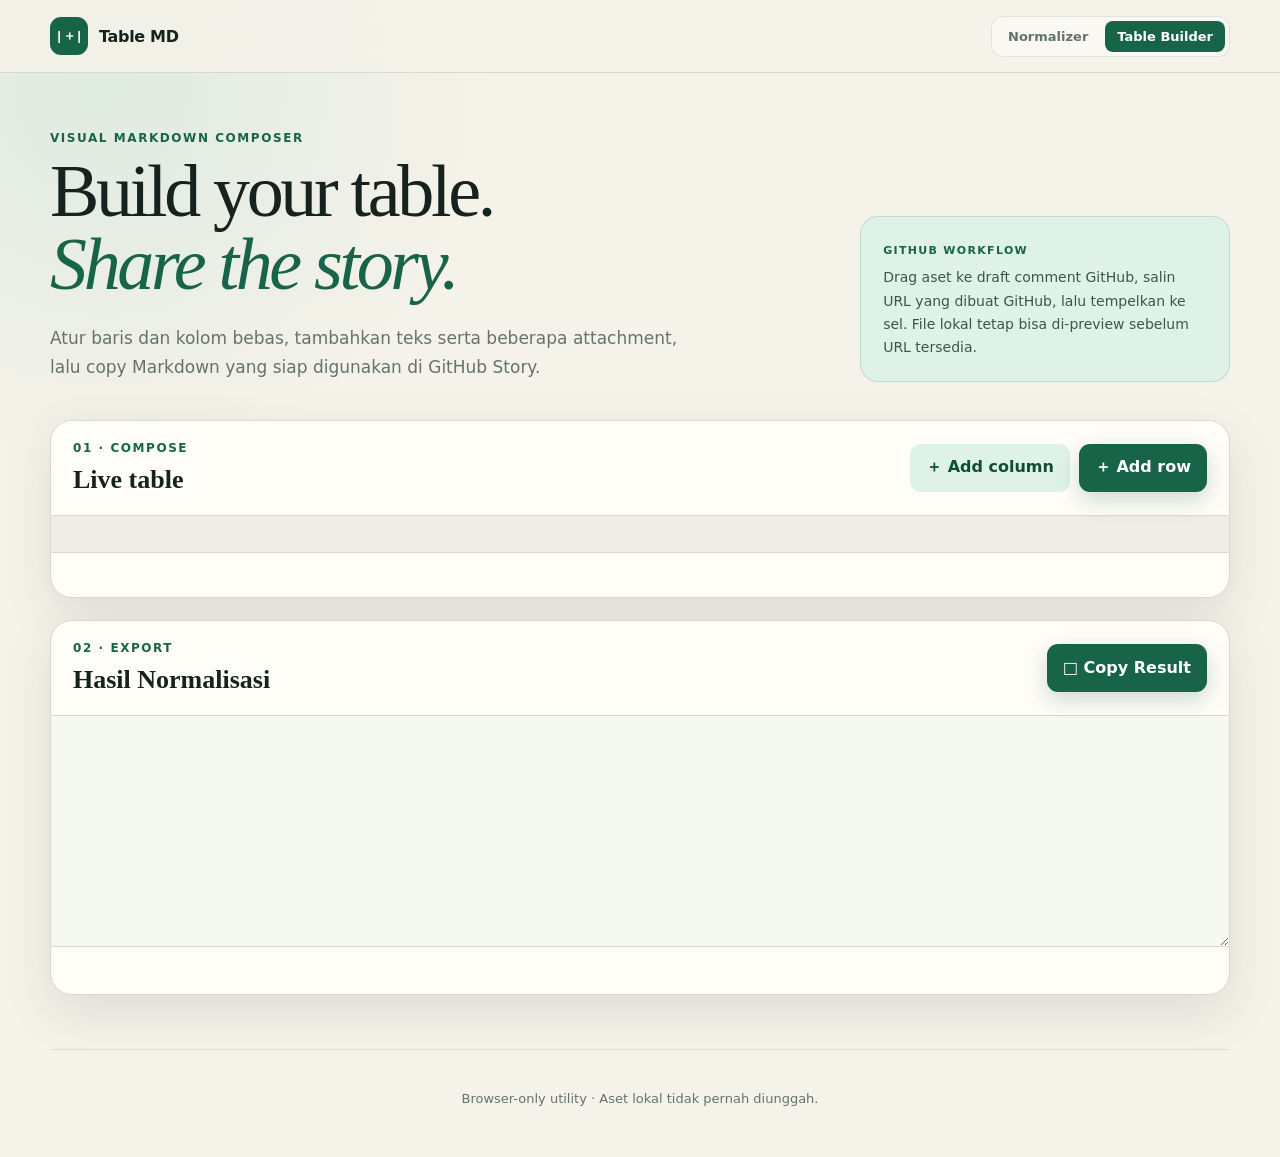
==== builder.html @ 16e7195b "feat: add live table builder page" ====
<!DOCTYPE html>
<html lang="id">
<head>
  <meta charset="UTF-8">
  <meta name="viewport" content="width=device-width, initial-scale=1.0">
  <meta name="description" content="Susun tabel Markdown dengan teks dan attachment GitHub secara visual.">
  <title>Live Table Builder — Table MD</title>
  <link rel="stylesheet" href="styles.css">
  <link rel="stylesheet" href="builder.css">
</head>
<body>
  <header class="site-header">
    <div class="shell header-inner">
      <a class="brand" href="builder.html" aria-label="Table MD Builder">
        <span class="brand-mark" aria-hidden="true">|＋|</span>
        <span>Table MD</span>
      </a>
      <nav class="page-nav" aria-label="Navigasi utama">
        <a href="index.html">Normalizer</a>
        <a href="builder.html" aria-current="page">Table Builder</a>
      </nav>
    </div>
  </header>

  <main class="shell builder-main">
    <section class="builder-intro" aria-labelledby="builderTitle">
      <div>
        <p class="eyebrow">Visual markdown composer</p>
        <h1 id="builderTitle">Build your table.<br><span>Share the story.</span></h1>
        <p class="intro-copy">Atur baris dan kolom bebas, tambahkan teks serta beberapa attachment, lalu copy Markdown yang siap digunakan di GitHub Story.</p>
      </div>
      <aside class="github-guide">
        <span class="guide-number">GitHub workflow</span>
        <p>Drag aset ke draft comment GitHub, salin URL yang dibuat GitHub, lalu tempelkan ke sel. File lokal tetap bisa di-preview sebelum URL tersedia.</p>
      </aside>
    </section>

    <section class="builder-card" aria-labelledby="editorTitle">
      <div class="builder-toolbar">
        <div>
          <p class="step">01 · Compose</p>
          <h2 id="editorTitle">Live table</h2>
        </div>
        <div class="toolbar-actions">
          <button id="addColumnBtn" class="button button-secondary" type="button">＋ Add column</button>
          <button id="addRowBtn" class="button button-primary" type="button">＋ Add row</button>
        </div>
      </div>
      <div class="table-stage" tabindex="0" aria-label="Editor tabel, dapat digulir horizontal">
        <div id="tableEditor"></div>
      </div>
      <p id="validationSummary" class="validation-summary" role="status" aria-live="polite"></p>
    </section>

    <section class="result-card" aria-labelledby="resultTitle">
      <div class="result-heading">
        <div>
          <p class="step">02 · Export</p>
          <h2 id="resultTitle">Hasil Normalisasi</h2>
        </div>
        <button id="copyBuilderBtn" class="button button-primary" type="button">□ Copy Result</button>
      </div>
      <textarea id="builderOutput" aria-label="Markdown hasil live table" spellcheck="false" readonly></textarea>
      <div class="builder-messages">
        <p id="builderStatus" class="status" role="status" aria-live="polite"></p>
        <p id="builderError" class="error" role="alert" hidden></p>
      </div>
    </section>
  </main>

  <footer class="shell site-footer">
    <p>Browser-only utility · Aset lokal tidak pernah diunggah.</p>
  </footer>
  <script src="builder.js"></script>
</body>
</html>
---- styles.css ----
:root {
  --ink: #15221d;
  --muted: #65736d;
  --paper: #f5f2e9;
  --card: #fffdf7;
  --line: #d9d7ce;
  --green: #176448;
  --green-dark: #0f4d37;
  --mint: #dff2e8;
  --red: #a93636;
  --shadow: 0 18px 50px rgba(28, 42, 36, 0.1);
}

* { box-sizing: border-box; }

html { scroll-behavior: smooth; }

body {
  margin: 0;
  min-height: 100vh;
  color: var(--ink);
  background:
    radial-gradient(circle at 8% 8%, rgba(214, 232, 221, 0.7), transparent 24rem),
    var(--paper);
  font-family: Inter, ui-sans-serif, system-ui, -apple-system, BlinkMacSystemFont, "Segoe UI", sans-serif;
}

button, input, textarea { font: inherit; }
button, label[for="fileInput"] { -webkit-tap-highlight-color: transparent; }

.shell { width: min(1180px, calc(100% - 40px)); margin-inline: auto; }

.site-header {
  border-bottom: 1px solid rgba(21, 34, 29, 0.12);
  background: rgba(245, 242, 233, 0.82);
  backdrop-filter: blur(14px);
}

.header-inner { min-height: 72px; display: flex; align-items: center; justify-content: space-between; gap: 24px; }
.brand { display: inline-flex; align-items: center; gap: 11px; color: var(--ink); font-weight: 800; text-decoration: none; letter-spacing: -0.02em; }
.brand-mark { display: grid; place-items: center; width: 38px; height: 38px; border-radius: 11px; color: #fff; background: var(--green); font-family: ui-monospace, monospace; font-size: 13px; }
.privacy-note { margin: 0; color: var(--muted); font-size: 13px; }
.privacy-note span { color: #42a579; font-size: 9px; margin-right: 6px; }
.page-nav { display: flex; align-items: center; gap: 5px; padding: 4px; border: 1px solid rgba(21, 34, 29, 0.1); border-radius: 12px; background: rgba(255,255,255,.45); }
.page-nav a { padding: 8px 12px; border-radius: 8px; color: var(--muted); font-size: 13px; font-weight: 750; text-decoration: none; }
.page-nav a:hover { color: var(--green); }
.page-nav a[aria-current="page"] { color: white; background: var(--green); }
.page-nav a:focus-visible { outline: 3px solid rgba(23, 100, 72, 0.25); outline-offset: 2px; }

.intro { padding: 64px 0 38px; max-width: 760px; }
.eyebrow, .step { margin: 0 0 10px; color: var(--green); font-size: 12px; font-weight: 800; letter-spacing: 0.13em; text-transform: uppercase; }
h1 { margin: 0; max-width: 750px; font-family: Georgia, "Times New Roman", serif; font-size: clamp(46px, 7vw, 82px); font-weight: 500; line-height: 0.98; letter-spacing: -0.045em; }
h1 span { color: var(--green); font-style: italic; }
.intro-copy { max-width: 640px; margin: 24px 0 0; color: var(--muted); font-size: 17px; line-height: 1.7; }

.workspace { display: grid; grid-template-columns: 1fr 1fr; gap: 18px; }
.panel { min-width: 0; overflow: hidden; border: 1px solid var(--line); border-radius: 20px; background: var(--card); box-shadow: var(--shadow); }
.panel-heading { min-height: 88px; padding: 18px 20px; display: flex; align-items: center; justify-content: space-between; gap: 18px; border-bottom: 1px solid var(--line); }
.panel-heading .step { margin-bottom: 4px; }
.panel h2 { margin: 0; font-family: Georgia, "Times New Roman", serif; font-size: 22px; font-weight: 600; }
textarea { display: block; width: 100%; min-height: 360px; resize: vertical; padding: 22px; border: 0; outline: 0; color: #24342d; background: transparent; font-family: "SFMono-Regular", Consolas, "Liberation Mono", monospace; font-size: 14px; line-height: 1.75; }
textarea::placeholder { color: #9ca69f; }
textarea:focus { box-shadow: inset 0 0 0 2px var(--green); }
.output-panel textarea { background: rgba(230, 238, 232, 0.35); }

.button, .file-button { border: 0; border-radius: 11px; padding: 11px 16px; font-weight: 750; cursor: pointer; transition: transform 160ms ease, background 160ms ease, opacity 160ms ease; }
.button:hover:not(:disabled), .file-button:hover { transform: translateY(-1px); }
.button:focus-visible, .file-button:focus-visible, input:focus-visible, textarea:focus-visible, .modal-close:focus-visible { outline: 3px solid rgba(23, 100, 72, 0.25); outline-offset: 3px; }
.button:disabled { cursor: not-allowed; opacity: 0.45; }
.button-primary { min-height: 48px; color: white; background: var(--green); box-shadow: 0 8px 22px rgba(23, 100, 72, 0.22); }
.button-primary:hover:not(:disabled) { background: var(--green-dark); }
.button-secondary, .button-quiet, .file-button { color: var(--green-dark); background: var(--mint); }
.button-quiet { padding: 10px 13px; }
.file-button { display: inline-flex; align-items: center; gap: 7px; font-size: 13px; white-space: nowrap; }

.action-row { min-height: 92px; display: flex; align-items: center; justify-content: space-between; gap: 24px; }
.action-row .button-primary { min-width: 205px; }
.messages { min-width: 0; }
.status, .error { margin: 4px 0; font-size: 14px; }
.status { color: var(--green); }
.error, .field-error { color: var(--red); }

.site-footer { padding: 28px 0 38px; border-top: 1px solid rgba(21, 34, 29, 0.1); color: var(--muted); font-size: 13px; text-align: center; }
.visually-hidden { position: absolute; width: 1px; height: 1px; padding: 0; margin: -1px; overflow: hidden; clip: rect(0, 0, 0, 0); white-space: nowrap; border: 0; }

.modal { position: fixed; inset: 0; z-index: 100; display: grid; place-items: center; padding: 20px; }
.modal[hidden] { display: none; }
.modal-backdrop { position: absolute; inset: 0; background: rgba(14, 25, 20, 0.62); backdrop-filter: blur(4px); }
.modal-card { position: relative; width: min(100%, 440px); padding: 30px; border-radius: 22px; background: var(--card); box-shadow: 0 30px 90px rgba(0, 0, 0, 0.28); animation: modal-in 180ms ease-out; }
.modal-card h2 { margin: 0; font-family: Georgia, "Times New Roman", serif; font-size: 32px; }
.modal-card > p:not(.step) { margin: 10px 0 24px; color: var(--muted); line-height: 1.55; }
.modal-close { position: absolute; top: 18px; right: 18px; width: 36px; height: 36px; border: 0; border-radius: 50%; color: var(--muted); background: #eeece5; font-size: 25px; line-height: 1; cursor: pointer; }
#columnForm label { display: block; margin-bottom: 8px; font-size: 13px; font-weight: 800; }
#columnCount { width: 100%; height: 54px; padding: 0 16px; border: 1px solid var(--line); border-radius: 11px; color: var(--ink); background: #fff; font-size: 18px; font-weight: 750; }
.field-error { min-height: 20px; margin: 7px 0 0; font-size: 13px; }
.modal-actions { display: flex; justify-content: flex-end; gap: 10px; margin-top: 22px; }
.loader { width: 15px; height: 15px; display: inline-block; margin-right: 7px; vertical-align: -2px; border: 2px solid rgba(255,255,255,.45); border-top-color: #fff; border-radius: 50%; animation: spin .7s linear infinite; }
.loader[hidden] { display: none; }

@keyframes modal-in { from { opacity: 0; transform: translateY(10px) scale(.98); } }
@keyframes spin { to { transform: rotate(360deg); } }

@media (max-width: 760px) {
  .shell { width: min(100% - 24px, 640px); }
  .header-inner { min-height: 64px; }
  .privacy-note { display: none; }
  .page-nav a { padding: 7px 9px; font-size: 12px; }
  .intro { padding: 44px 0 28px; }
  h1 { font-size: clamp(42px, 15vw, 62px); }
  .workspace { grid-template-columns: 1fr; }
  textarea { min-height: 300px; }
  .action-row { padding: 20px 0; flex-direction: column-reverse; align-items: stretch; }
  .action-row .button-primary { width: 100%; }
  .panel-heading { align-items: flex-end; }
  .modal-actions { flex-direction: column-reverse; }
  .modal-actions .button { width: 100%; }
}

@media (prefers-reduced-motion: reduce) {
  *, *::before, *::after { scroll-behavior: auto !important; animation-duration: .01ms !important; transition-duration: .01ms !important; }
}
---- builder.css ----
.builder-main { padding-bottom: 54px; }
.builder-intro { display: grid; grid-template-columns: minmax(0, 1.35fr) minmax(280px, .65fr); gap: 42px; align-items: end; padding: 58px 0 38px; }
.builder-intro h1 { font-size: clamp(44px, 6vw, 74px); }
.github-guide { padding: 22px; border: 1px solid rgba(23,100,72,.16); border-radius: 18px; background: var(--mint); }
.guide-number { display: inline-block; margin-bottom: 9px; color: var(--green); font-size: 11px; font-weight: 850; letter-spacing: .12em; text-transform: uppercase; }
.github-guide p { margin: 0; color: #3d554b; font-size: 14px; line-height: 1.65; }

.builder-card, .result-card { overflow: hidden; border: 1px solid var(--line); border-radius: 22px; background: var(--card); box-shadow: var(--shadow); }
.builder-toolbar, .result-heading { display: flex; align-items: center; justify-content: space-between; gap: 20px; padding: 20px 22px; border-bottom: 1px solid var(--line); }
.builder-toolbar { position: sticky; top: 0; z-index: 4; background: rgba(255,253,247,.94); backdrop-filter: blur(12px); }
.builder-toolbar h2, .result-heading h2 { margin: 0; font-family: Georgia, "Times New Roman", serif; font-size: 26px; }
.toolbar-actions { display: flex; gap: 9px; }
.table-stage { overflow: auto; padding: 18px; background: #efede5; }
#tableEditor { min-width: max-content; }

.live-grid { display: grid; gap: 9px; align-items: stretch; }
.column-card, .cell-card, .row-actions { min-width: 260px; border: 1px solid #d6d6ce; border-radius: 14px; background: #fffdf8; }
.corner-card, .row-actions { min-width: 52px; width: 52px; }
.column-card { padding: 12px; background: #e9f2ec; }
.column-controls, .row-controls { display: flex; align-items: center; justify-content: flex-end; gap: 4px; margin-bottom: 8px; }
.column-name { width: 100%; padding: 10px 11px; border: 1px solid #cdd7d1; border-radius: 9px; color: var(--ink); background: rgba(255,255,255,.8); font-weight: 800; }
.icon-button { display: grid; place-items: center; width: 29px; height: 29px; padding: 0; border: 0; border-radius: 7px; color: var(--muted); background: rgba(255,255,255,.66); cursor: pointer; }
.icon-button:hover { color: var(--green); background: white; }
.icon-button.danger:hover { color: var(--red); }
.icon-button:disabled { opacity: .3; cursor: not-allowed; }

.row-actions { display: flex; align-items: center; justify-content: center; padding: 6px; }
.row-controls { flex-direction: column; margin: 0; }
.cell-card { padding: 12px; }
.cell-text { min-height: 92px; padding: 11px; border: 1px solid var(--line); border-radius: 9px; background: #fff; font-size: 13px; }
.cell-drop { margin-top: 9px; padding: 13px; border: 1.5px dashed #a9bbb1; border-radius: 10px; color: var(--muted); background: #f7faf8; text-align: center; font-size: 12px; cursor: pointer; }
.cell-drop.is-dragging { border-color: var(--green); color: var(--green); background: var(--mint); }
.cell-drop strong { color: var(--green); }
.github-input-row { display: grid; grid-template-columns: minmax(0, 1fr) auto auto; gap: 6px; margin-top: 9px; }
.github-input, .resolve-input { min-width: 0; padding: 9px 10px; border: 1px solid var(--line); border-radius: 8px; font-size: 12px; }
.asset-kind { padding: 0 7px; border: 1px solid var(--line); border-radius: 8px; color: var(--muted); background: white; font-size: 11px; }
.mini-button { padding: 8px 10px; border: 0; border-radius: 8px; color: white; background: var(--green); font-size: 11px; font-weight: 800; cursor: pointer; }
.cell-error { min-height: 17px; margin: 6px 0 0; color: var(--red); font-size: 11px; }

.asset-list { display: grid; gap: 8px; margin-top: 10px; }
.asset-card { display: grid; grid-template-columns: 64px minmax(0, 1fr) auto; gap: 9px; align-items: start; padding: 8px; border: 1px solid var(--line); border-radius: 10px; background: #faf9f4; }
.asset-preview { width: 64px; height: 54px; overflow: hidden; border-radius: 7px; background: #e8ebe8; }
.asset-preview img, .asset-preview video { width: 100%; height: 100%; object-fit: cover; }
.asset-meta { min-width: 0; }
.asset-name { overflow: hidden; margin: 0 0 4px; color: var(--ink); font-size: 11px; font-weight: 800; text-overflow: ellipsis; white-space: nowrap; }
.asset-badge { display: inline-block; padding: 3px 6px; border-radius: 20px; color: var(--green); background: var(--mint); font-size: 9px; font-weight: 850; text-transform: uppercase; }
.asset-badge.unresolved { color: #8b5c16; background: #f8e9c9; }
.resolve-row { display: flex; gap: 5px; margin-top: 7px; }
.resolve-input { width: 100%; padding: 7px 8px; }
.asset-remove { width: 26px; height: 26px; }

.validation-summary { min-height: 45px; margin: 0; padding: 13px 22px; border-top: 1px solid var(--line); color: var(--green); font-size: 13px; }
.validation-summary.has-warning { color: #825717; background: #fff6e4; }
.result-card { margin-top: 22px; }
.result-heading .button { min-width: 150px; }
#builderOutput { min-height: 230px; background: rgba(230,238,232,.35); }
.builder-messages { min-height: 48px; padding: 9px 22px; border-top: 1px solid var(--line); }

@media (max-width: 760px) {
  .builder-intro { grid-template-columns: 1fr; gap: 22px; padding-top: 42px; }
  .builder-toolbar, .result-heading { align-items: flex-start; flex-direction: column; }
  .toolbar-actions { width: 100%; }
  .toolbar-actions .button, .result-heading .button { flex: 1; width: 100%; }
  .table-stage { padding: 11px; }
  .column-card, .cell-card { min-width: 230px; }
  .github-input-row { grid-template-columns: 1fr auto; }
  .asset-kind { grid-row: 2; grid-column: 1 / -1; min-height: 34px; }
}
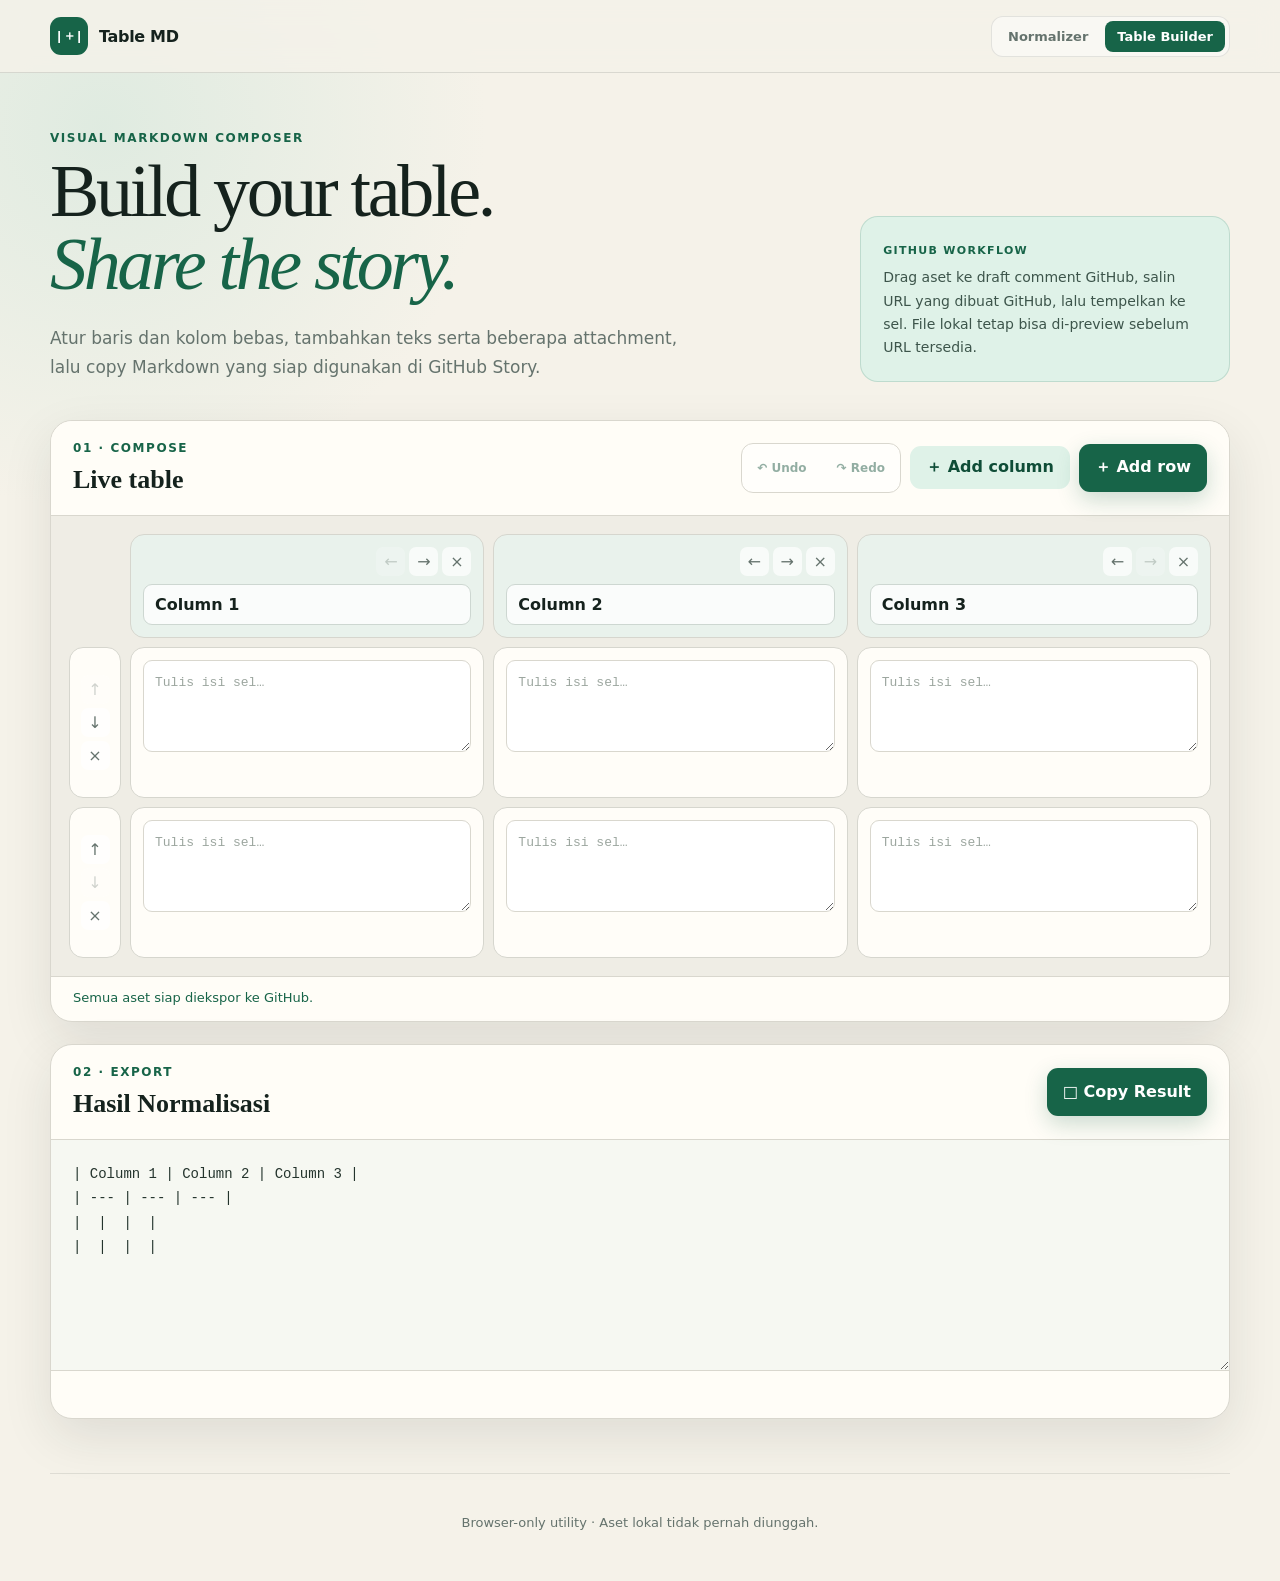
==== commit 05870d64: "feat: add undo redo to table builder" ====
--- a/builder.html
+++ b/builder.html
@@ -41,9 +41,15 @@
           <p class="step">01 · Compose</p>
           <h2 id="editorTitle">Live table</h2>
         </div>
-        <div class="toolbar-actions">
-          <button id="addColumnBtn" class="button button-secondary" type="button">＋ Add column</button>
-          <button id="addRowBtn" class="button button-primary" type="button">＋ Add row</button>
+        <div class="builder-toolbar-actions">
+          <div class="history-actions" aria-label="Riwayat perubahan tabel">
+            <button id="builderUndoBtn" class="button history-button" type="button" aria-label="Undo perubahan tabel" title="Undo (Ctrl/Cmd+Z)" disabled>↶ Undo</button>
+            <button id="builderRedoBtn" class="button history-button" type="button" aria-label="Redo perubahan tabel" title="Redo (Ctrl/Cmd+Shift+Z)" disabled>↷ Redo</button>
+          </div>
+          <div class="toolbar-actions">
+            <button id="addColumnBtn" class="button button-secondary" type="button">＋ Add column</button>
+            <button id="addRowBtn" class="button button-primary" type="button">＋ Add row</button>
+          </div>
         </div>
       </div>
       <div class="table-stage" tabindex="0" aria-label="Editor tabel, dapat digulir horizontal">
@@ -71,6 +77,7 @@
   <footer class="shell site-footer">
     <p>Browser-only utility · Aset lokal tidak pernah diunggah.</p>
   </footer>
+  <script src="history.js"></script>
   <script src="builder.js"></script>
 </body>
 </html>
--- a/styles.css
+++ b/styles.css
@@ -75,6 +75,10 @@
 
 .action-row { min-height: 92px; display: flex; align-items: center; justify-content: space-between; gap: 24px; }
 .action-row .button-primary { min-width: 205px; }
+.action-buttons, .history-actions { display: flex; align-items: center; gap: 8px; }
+.history-actions { padding: 4px; border: 1px solid var(--line); border-radius: 12px; background: rgba(255,255,255,.55); }
+.history-button { min-height: 40px; padding: 8px 11px; color: var(--green-dark); background: transparent; font-size: 12px; }
+.history-button:hover:not(:disabled) { background: var(--mint); }
 .messages { min-width: 0; }
 .status, .error { margin: 4px 0; font-size: 14px; }
 .status { color: var(--green); }
@@ -111,6 +115,9 @@
   textarea { min-height: 300px; }
   .action-row { padding: 20px 0; flex-direction: column-reverse; align-items: stretch; }
   .action-row .button-primary { width: 100%; }
+  .action-buttons { flex-direction: column-reverse; align-items: stretch; }
+  .history-actions { width: 100%; }
+  .history-button { flex: 1; }
   .panel-heading { align-items: flex-end; }
   .modal-actions { flex-direction: column-reverse; }
   .modal-actions .button { width: 100%; }
--- a/builder.css
+++ b/builder.css
@@ -9,7 +9,7 @@
 .builder-toolbar, .result-heading { display: flex; align-items: center; justify-content: space-between; gap: 20px; padding: 20px 22px; border-bottom: 1px solid var(--line); }
 .builder-toolbar { position: sticky; top: 0; z-index: 4; background: rgba(255,253,247,.94); backdrop-filter: blur(12px); }
 .builder-toolbar h2, .result-heading h2 { margin: 0; font-family: Georgia, "Times New Roman", serif; font-size: 26px; }
-.toolbar-actions { display: flex; gap: 9px; }
+.builder-toolbar-actions, .toolbar-actions { display: flex; align-items: center; gap: 9px; }
 .table-stage { overflow: auto; padding: 18px; background: #efede5; }
 #tableEditor { min-width: max-content; }
 
@@ -31,9 +31,7 @@
 .cell-drop { margin-top: 9px; padding: 13px; border: 1.5px dashed #a9bbb1; border-radius: 10px; color: var(--muted); background: #f7faf8; text-align: center; font-size: 12px; cursor: pointer; }
 .cell-drop.is-dragging { border-color: var(--green); color: var(--green); background: var(--mint); }
 .cell-drop strong { color: var(--green); }
-.github-input-row { display: grid; grid-template-columns: minmax(0, 1fr) auto auto; gap: 6px; margin-top: 9px; }
-.github-input, .resolve-input { min-width: 0; padding: 9px 10px; border: 1px solid var(--line); border-radius: 8px; font-size: 12px; }
-.asset-kind { padding: 0 7px; border: 1px solid var(--line); border-radius: 8px; color: var(--muted); background: white; font-size: 11px; }
+.resolve-input { min-width: 0; padding: 9px 10px; border: 1px solid var(--line); border-radius: 8px; font-size: 12px; }
 .mini-button { padding: 8px 10px; border: 0; border-radius: 8px; color: white; background: var(--green); font-size: 11px; font-weight: 800; cursor: pointer; }
 .cell-error { min-height: 17px; margin: 6px 0 0; color: var(--red); font-size: 11px; }
 
@@ -59,10 +57,9 @@
 @media (max-width: 760px) {
   .builder-intro { grid-template-columns: 1fr; gap: 22px; padding-top: 42px; }
   .builder-toolbar, .result-heading { align-items: flex-start; flex-direction: column; }
+  .builder-toolbar-actions { width: 100%; align-items: stretch; flex-direction: column; }
   .toolbar-actions { width: 100%; }
   .toolbar-actions .button, .result-heading .button { flex: 1; width: 100%; }
   .table-stage { padding: 11px; }
   .column-card, .cell-card { min-width: 230px; }
-  .github-input-row { grid-template-columns: 1fr auto; }
-  .asset-kind { grid-row: 2; grid-column: 1 / -1; min-height: 34px; }
 }
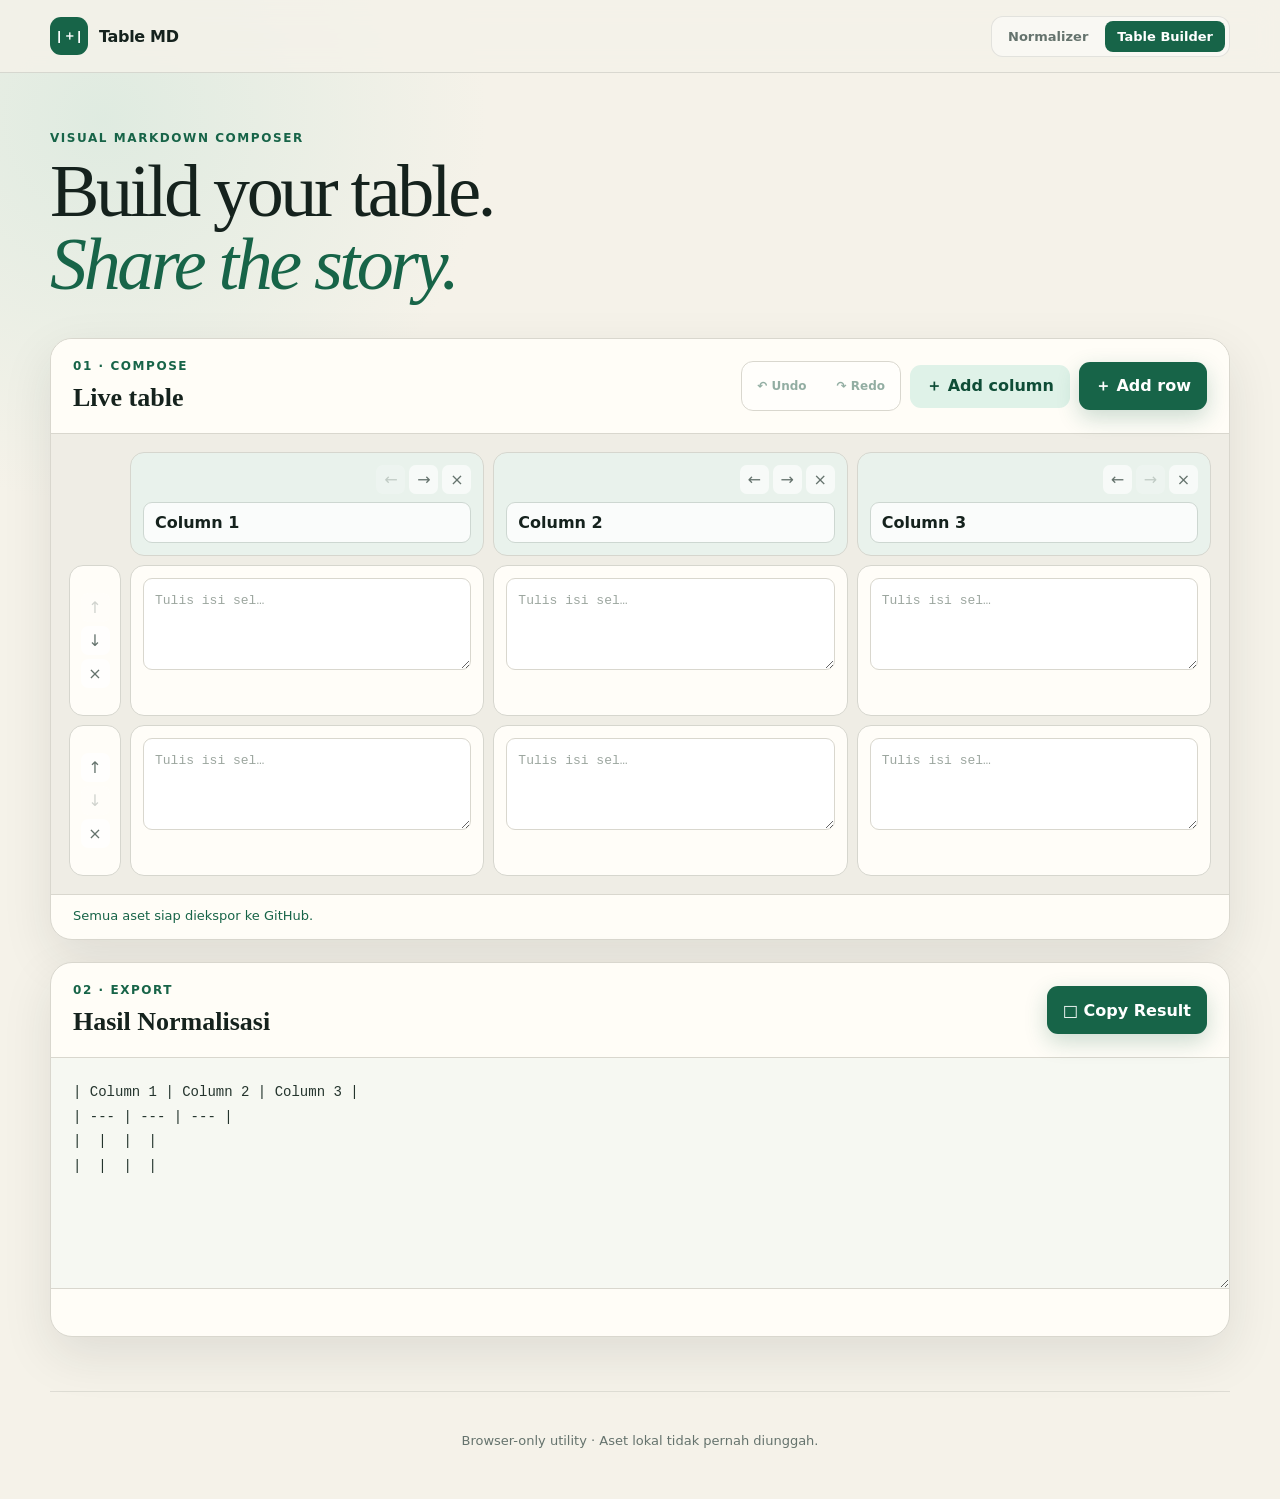
==== commit 4f651f4d: "feat: simplify builder and normalizer introduction sections" ====
--- a/builder.html
+++ b/builder.html
@@ -27,12 +27,7 @@
       <div>
         <p class="eyebrow">Visual markdown composer</p>
         <h1 id="builderTitle">Build your table.<br><span>Share the story.</span></h1>
-        <p class="intro-copy">Atur baris dan kolom bebas, tambahkan teks serta beberapa attachment, lalu copy Markdown yang siap digunakan di GitHub Story.</p>
-      </div>
-      <aside class="github-guide">
-        <span class="guide-number">GitHub workflow</span>
-        <p>Drag aset ke draft comment GitHub, salin URL yang dibuat GitHub, lalu tempelkan ke sel. File lokal tetap bisa di-preview sebelum URL tersedia.</p>
-      </aside>
+     </div>
     </section>
 
     <section class="builder-card" aria-labelledby="editorTitle">
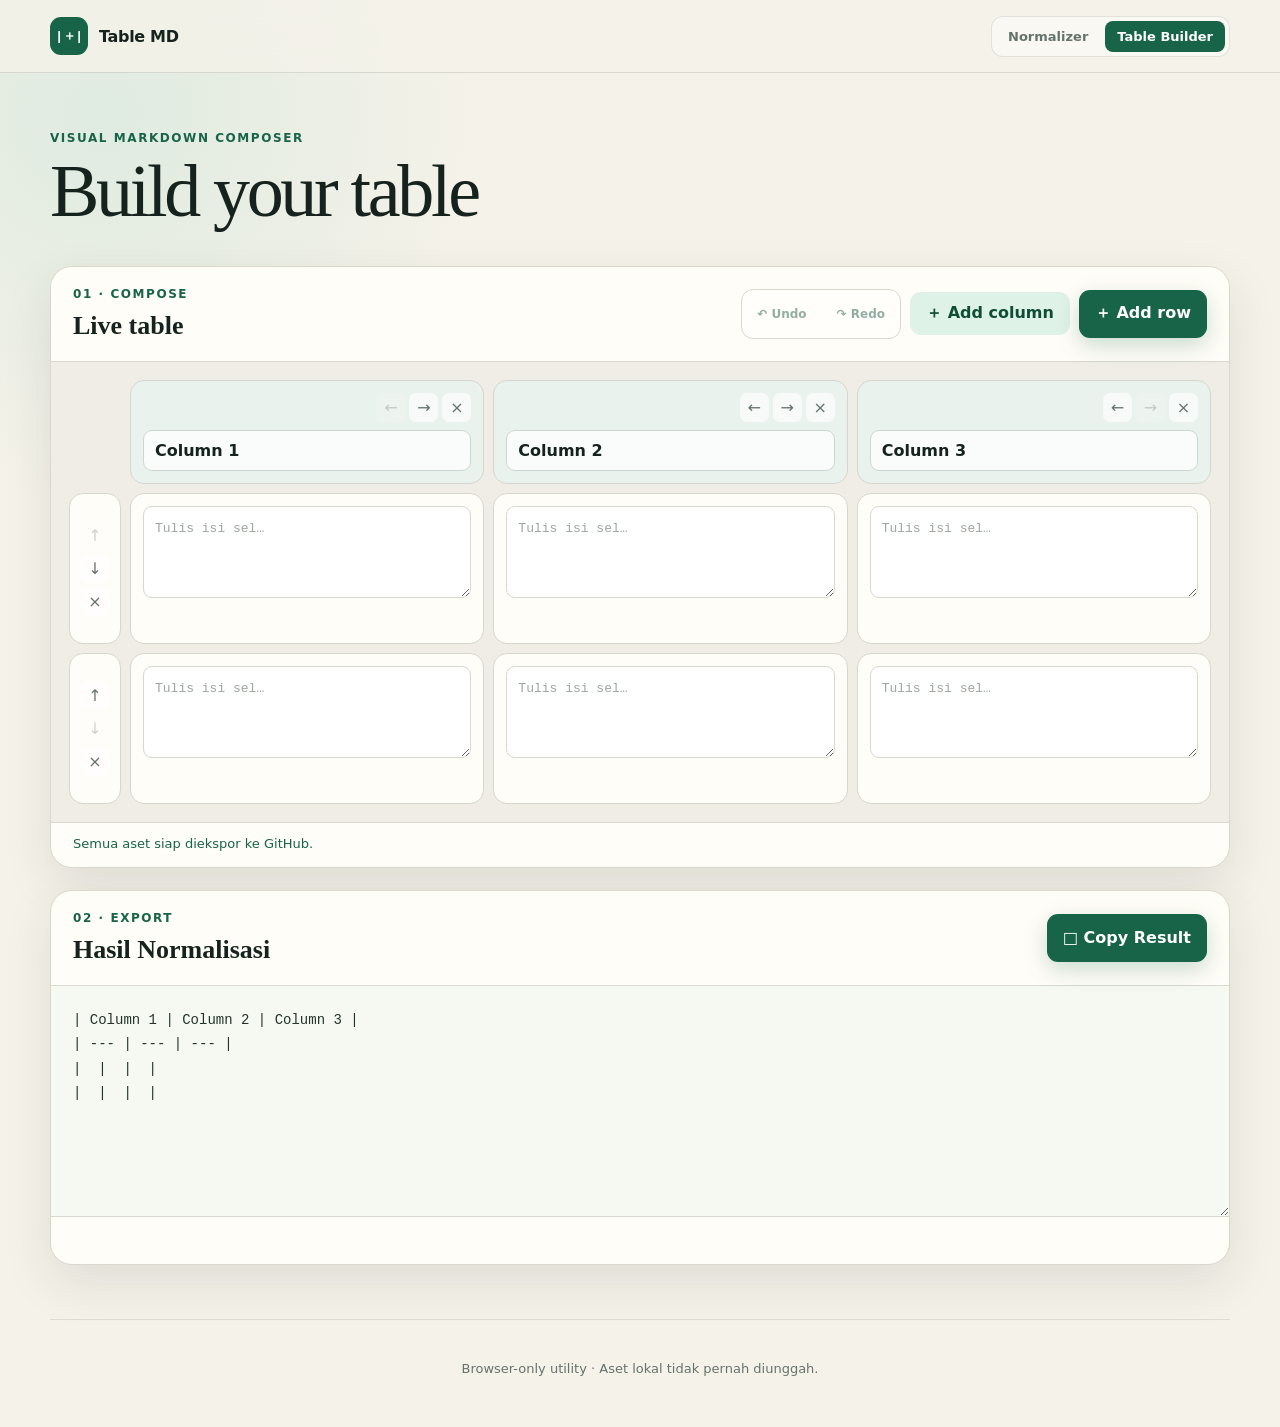
==== commit 833d70ad: "feat: implement GitHub asset extraction and integration in markdown normalization" ====
--- a/builder.html
+++ b/builder.html
@@ -26,7 +26,7 @@
     <section class="builder-intro" aria-labelledby="builderTitle">
       <div>
         <p class="eyebrow">Visual markdown composer</p>
-        <h1 id="builderTitle">Build your table.<br><span>Share the story.</span></h1>
+        <h1 id="builderTitle">Build your table</h1>
      </div>
     </section>
 
--- a/builder.css
+++ b/builder.css
@@ -26,11 +26,9 @@
 
 .row-actions { display: flex; align-items: center; justify-content: center; padding: 6px; }
 .row-controls { flex-direction: column; margin: 0; }
-.cell-card { padding: 12px; }
+.cell-card { padding: 12px; transition: border-color 140ms ease, background-color 140ms ease, box-shadow 140ms ease; }
+.cell-card.is-dragging { border-color: var(--green); background: #f0f8f3; box-shadow: 0 0 0 3px rgba(23, 100, 72, .16); }
 .cell-text { min-height: 92px; padding: 11px; border: 1px solid var(--line); border-radius: 9px; background: #fff; font-size: 13px; }
-.cell-drop { margin-top: 9px; padding: 13px; border: 1.5px dashed #a9bbb1; border-radius: 10px; color: var(--muted); background: #f7faf8; text-align: center; font-size: 12px; cursor: pointer; }
-.cell-drop.is-dragging { border-color: var(--green); color: var(--green); background: var(--mint); }
-.cell-drop strong { color: var(--green); }
 .resolve-input { min-width: 0; padding: 9px 10px; border: 1px solid var(--line); border-radius: 8px; font-size: 12px; }
 .mini-button { padding: 8px 10px; border: 0; border-radius: 8px; color: white; background: var(--green); font-size: 11px; font-weight: 800; cursor: pointer; }
 .cell-error { min-height: 17px; margin: 6px 0 0; color: var(--red); font-size: 11px; }
@@ -39,6 +37,9 @@
 .asset-card { display: grid; grid-template-columns: 64px minmax(0, 1fr) auto; gap: 9px; align-items: start; padding: 8px; border: 1px solid var(--line); border-radius: 10px; background: #faf9f4; }
 .asset-preview { width: 64px; height: 54px; overflow: hidden; border-radius: 7px; background: #e8ebe8; }
 .asset-preview img, .asset-preview video { width: 100%; height: 100%; object-fit: cover; }
+.asset-preview-fallback { display: none; height: 100%; padding: 6px; color: var(--muted); font-size: 9px; font-weight: 750; line-height: 1.25; text-align: center; place-items: center; }
+.asset-preview.has-error img, .asset-preview.has-error video { display: none; }
+.asset-preview.has-error .asset-preview-fallback { display: grid; }
 .asset-meta { min-width: 0; }
 .asset-name { overflow: hidden; margin: 0 0 4px; color: var(--ink); font-size: 11px; font-weight: 800; text-overflow: ellipsis; white-space: nowrap; }
 .asset-badge { display: inline-block; padding: 3px 6px; border-radius: 20px; color: var(--green); background: var(--mint); font-size: 9px; font-weight: 850; text-transform: uppercase; }
